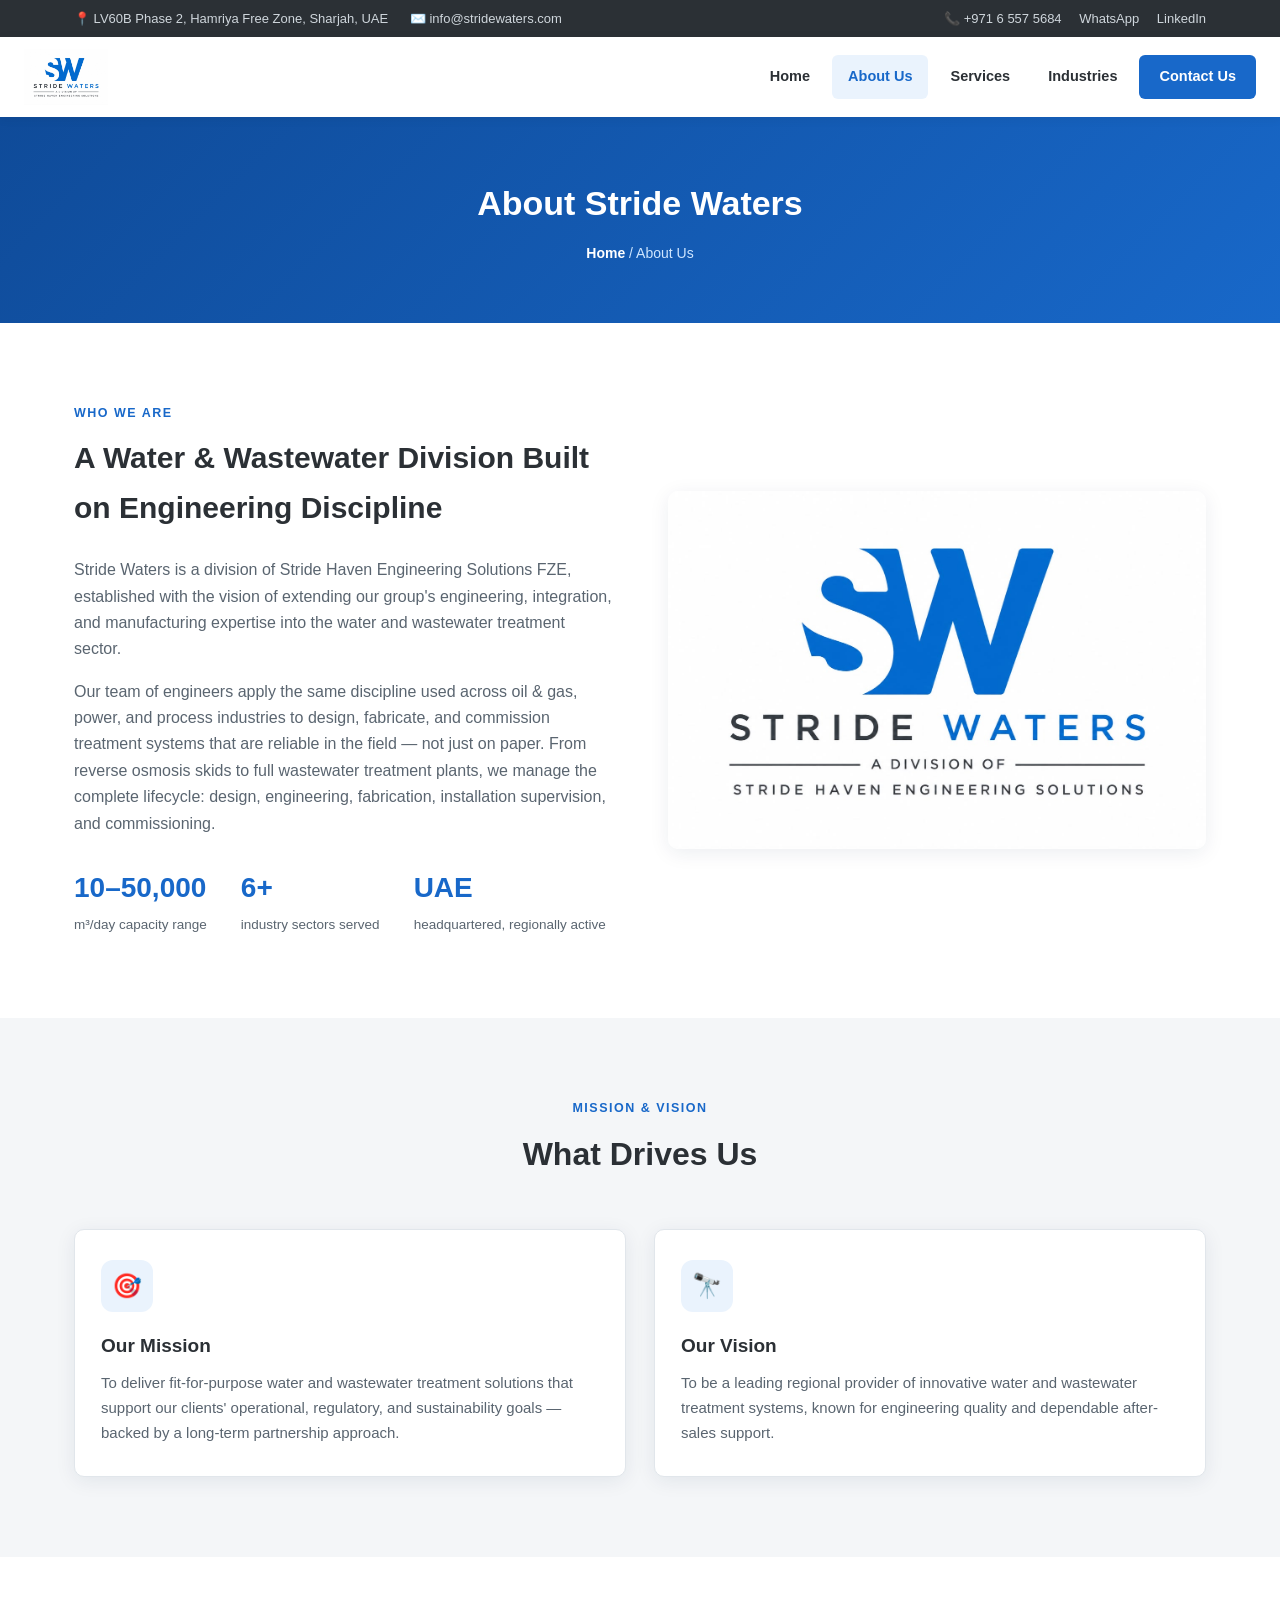
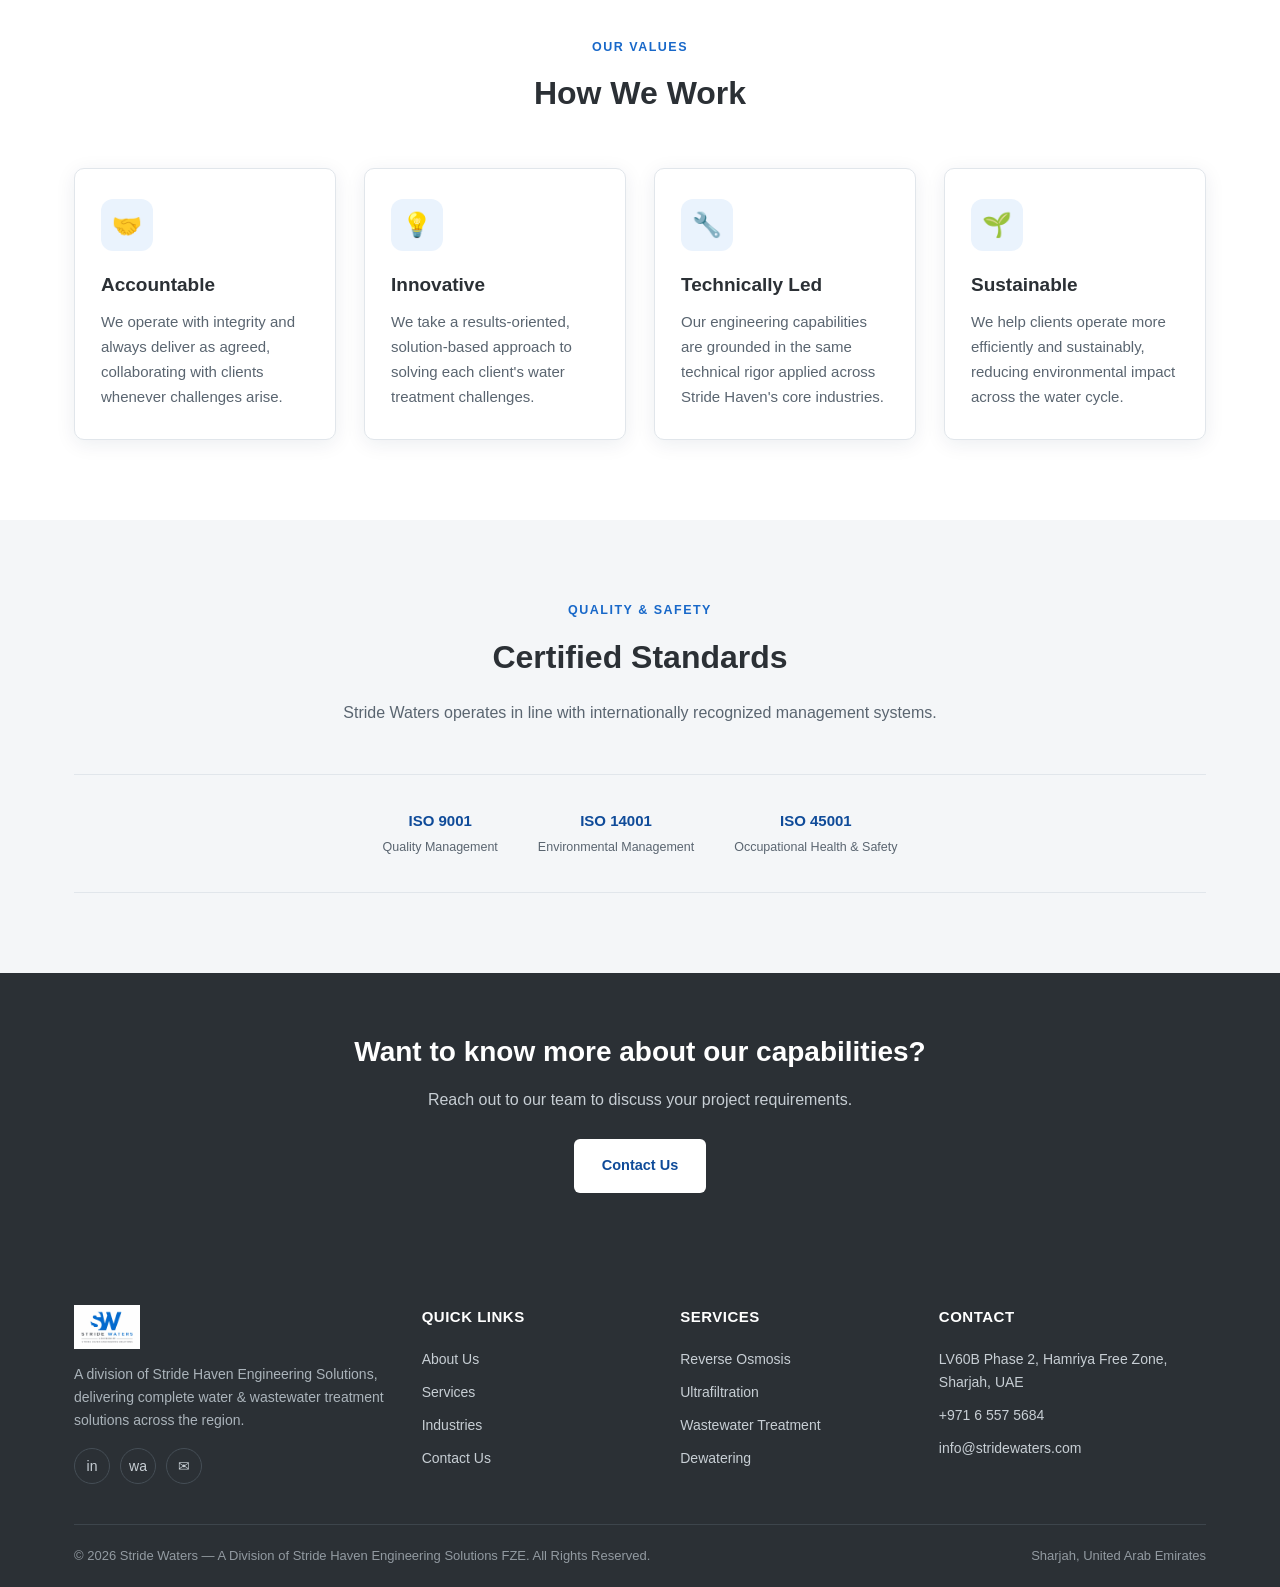
==== about.html @ 17b9a394 "Add files via upload" ====
<!DOCTYPE html>
<html lang="en">
<head>
<meta charset="UTF-8">
<meta name="viewport" content="width=device-width, initial-scale=1.0">
<title>About Us | Stride Waters</title>
<meta name="description" content="Learn about Stride Waters, a division of Stride Haven Engineering Solutions, and our mission to deliver reliable water and wastewater treatment solutions.">
<link rel="icon" href="assets/logo.jpeg">
<link rel="stylesheet" href="styles.css">
</head>
<body>

<div class="topbar">
  <div class="container">
    <div class="topbar-links">
      <span>📍 LV60B Phase 2, Hamriya Free Zone, Sharjah, UAE</span>
      <span>✉️ <a href="mailto:info@stridewaters.com">info@stridewaters.com</a></span>
    </div>
    <div class="topbar-social">
      <a href="tel:+97165575684">📞 +971 6 557 5684</a>
      <a href="https://wa.me/971502446652" target="_blank" rel="noopener">WhatsApp</a>
      <a href="https://www.linkedin.com/company/stride-haven-engineering-solutions/" target="_blank" rel="noopener">LinkedIn</a>
    </div>
  </div>
</div>

<header class="site-header">
  <div class="nav-wrap">
    <a href="index.html" class="brand">
      <img src="assets/logo.jpeg" alt="Stride Waters logo">
    </a>
    <nav class="main-nav">
      <ul>
        <li><a href="index.html">Home</a></li>
        <li><a href="about.html" class="active">About Us</a></li>
        <li><a href="services.html">Services</a></li>
        <li><a href="industries.html">Industries</a></li>
        <li><a href="contact.html" class="nav-cta">Contact Us</a></li>
      </ul>
    </nav>
  </div>
</header>

<section class="page-header">
  <div class="container">
    <h1>About Stride Waters</h1>
    <div class="breadcrumb"><a href="index.html">Home</a> / About Us</div>
  </div>
</section>

<section>
  <div class="container split">
    <div>
      <div class="section-eyebrow">Who We Are</div>
      <h2>A Water &amp; Wastewater Division Built on Engineering Discipline</h2>
      <p>Stride Waters is a division of Stride Haven Engineering Solutions FZE, established with the vision of extending our group's engineering, integration, and manufacturing expertise into the water and wastewater treatment sector.</p>
      <p>Our team of engineers apply the same discipline used across oil &amp; gas, power, and process industries to design, fabricate, and commission treatment systems that are reliable in the field — not just on paper. From reverse osmosis skids to full wastewater treatment plants, we manage the complete lifecycle: design, engineering, fabrication, installation supervision, and commissioning.</p>
      <div class="stat-row">
        <div class="stat"><strong>10–50,000</strong><span>m³/day capacity range</span></div>
        <div class="stat"><strong>6+</strong><span>industry sectors served</span></div>
        <div class="stat"><strong>UAE</strong><span>headquartered, regionally active</span></div>
      </div>
    </div>
    <div>
      <img src="assets/logo.jpeg" alt="Stride Waters logo">
    </div>
  </div>
</section>

<section class="section-alt">
  <div class="container">
    <div class="section-head">
      <div class="section-eyebrow">Mission &amp; Vision</div>
      <h2>What Drives Us</h2>
    </div>
    <div class="grid grid-2">
      <div class="card">
        <div class="icon">🎯</div>
        <h3>Our Mission</h3>
        <p>To deliver fit-for-purpose water and wastewater treatment solutions that support our clients' operational, regulatory, and sustainability goals — backed by a long-term partnership approach.</p>
      </div>
      <div class="card">
        <div class="icon">🔭</div>
        <h3>Our Vision</h3>
        <p>To be a leading regional provider of innovative water and wastewater treatment systems, known for engineering quality and dependable after-sales support.</p>
      </div>
    </div>
  </div>
</section>

<section>
  <div class="container">
    <div class="section-head">
      <div class="section-eyebrow">Our Values</div>
      <h2>How We Work</h2>
    </div>
    <div class="grid grid-4">
      <div class="card">
        <div class="icon">🤝</div>
        <h3>Accountable</h3>
        <p>We operate with integrity and always deliver as agreed, collaborating with clients whenever challenges arise.</p>
      </div>
      <div class="card">
        <div class="icon">💡</div>
        <h3>Innovative</h3>
        <p>We take a results-oriented, solution-based approach to solving each client's water treatment challenges.</p>
      </div>
      <div class="card">
        <div class="icon">🔧</div>
        <h3>Technically Led</h3>
        <p>Our engineering capabilities are grounded in the same technical rigor applied across Stride Haven's core industries.</p>
      </div>
      <div class="card">
        <div class="icon">🌱</div>
        <h3>Sustainable</h3>
        <p>We help clients operate more efficiently and sustainably, reducing environmental impact across the water cycle.</p>
      </div>
    </div>
  </div>
</section>

<section class="section-alt">
  <div class="container">
    <div class="section-head">
      <div class="section-eyebrow">Quality &amp; Safety</div>
      <h2>Certified Standards</h2>
      <p>Stride Waters operates in line with internationally recognized management systems.</p>
    </div>
    <div class="cert-strip">
      <div class="cert">ISO 9001<span>Quality Management</span></div>
      <div class="cert">ISO 14001<span>Environmental Management</span></div>
      <div class="cert">ISO 45001<span>Occupational Health &amp; Safety</span></div>
    </div>
  </div>
</section>

<section class="cta-band">
  <div class="container">
    <h2>Want to know more about our capabilities?</h2>
    <p>Reach out to our team to discuss your project requirements.</p>
    <a href="contact.html" class="btn btn-primary">Contact Us</a>
  </div>
</section>

<footer class="site-footer">
  <div class="container">
    <div class="footer-grid">
      <div class="brand-block">
        <img src="assets/logo.jpeg" alt="Stride Waters">
        <p>A division of Stride Haven Engineering Solutions, delivering complete water &amp; wastewater treatment solutions across the region.</p>
        <div class="footer-social">
          <a href="https://www.linkedin.com/company/stride-haven-engineering-solutions/" target="_blank" rel="noopener">in</a>
          <a href="https://wa.me/971502446652" target="_blank" rel="noopener">wa</a>
          <a href="mailto:info@stridewaters.com">✉</a>
        </div>
      </div>
      <div>
        <h4>Quick Links</h4>
        <ul>
          <li><a href="about.html">About Us</a></li>
          <li><a href="services.html">Services</a></li>
          <li><a href="industries.html">Industries</a></li>
          <li><a href="contact.html">Contact Us</a></li>
        </ul>
      </div>
      <div>
        <h4>Services</h4>
        <ul>
          <li><a href="services.html">Reverse Osmosis</a></li>
          <li><a href="services.html">Ultrafiltration</a></li>
          <li><a href="services.html">Wastewater Treatment</a></li>
          <li><a href="services.html">Dewatering</a></li>
        </ul>
      </div>
      <div>
        <h4>Contact</h4>
        <ul>
          <li>LV60B Phase 2, Hamriya Free Zone, Sharjah, UAE</li>
          <li><a href="tel:+97165575684">+971 6 557 5684</a></li>
          <li><a href="mailto:info@stridewaters.com">info@stridewaters.com</a></li>
        </ul>
      </div>
    </div>
    <div class="footer-bottom">
      <span>© 2026 Stride Waters — A Division of Stride Haven Engineering Solutions FZE. All Rights Reserved.</span>
      <span>Sharjah, United Arab Emirates</span>
    </div>
  </div>
</footer>

</body>
</html>
---- styles.css ----
/* Stride Waters — shared stylesheet */

:root {
  --sw-blue: #1868c9;
  --sw-blue-dark: #0f4b99;
  --sw-blue-light: #eaf3fd;
  --sw-charcoal: #2b3035;
  --sw-gray: #5a6570;
  --sw-gray-light: #f4f6f8;
  --sw-border: #e1e6eb;
  --sw-white: #ffffff;
  --sw-shadow: 0 4px 20px rgba(15, 40, 80, 0.08);
  --sw-radius: 10px;
  --font: 'Segoe UI', 'Helvetica Neue', Arial, sans-serif;
}

* { box-sizing: border-box; }

html { scroll-behavior: smooth; }

body {
  margin: 0;
  font-family: var(--font);
  color: var(--sw-charcoal);
  line-height: 1.65;
  background: var(--sw-white);
}

img { max-width: 100%; display: block; }

a { text-decoration: none; color: inherit; }

.container {
  max-width: 1180px;
  margin: 0 auto;
  padding: 0 24px;
}

/* ---------- Top bar ---------- */
.topbar {
  background: var(--sw-charcoal);
  color: #cfd6dc;
  font-size: 13px;
}
.topbar .container {
  display: flex;
  justify-content: space-between;
  align-items: center;
  padding-top: 8px;
  padding-bottom: 8px;
  flex-wrap: wrap;
  gap: 6px;
}
.topbar a { color: #cfd6dc; }
.topbar a:hover { color: var(--sw-white); }
.topbar .topbar-links span { margin-right: 18px; }
.topbar .topbar-social a { margin-left: 14px; }

/* ---------- Header / Nav ---------- */
header.site-header {
  background: var(--sw-white);
  box-shadow: 0 2px 10px rgba(0,0,0,0.06);
  position: sticky;
  top: 0;
  z-index: 100;
}
.nav-wrap {
  display: flex;
  align-items: center;
  justify-content: space-between;
  padding: 12px 24px;
}
.brand {
  display: flex;
  align-items: center;
  gap: 12px;
}
.brand img { height: 56px; width: auto; }
nav.main-nav ul {
  list-style: none;
  display: flex;
  gap: 6px;
  margin: 0;
  padding: 0;
}
nav.main-nav a {
  display: block;
  padding: 10px 16px;
  font-weight: 600;
  font-size: 14.5px;
  color: var(--sw-charcoal);
  border-radius: 6px;
  transition: all .2s ease;
}
nav.main-nav a:hover,
nav.main-nav a.active {
  color: var(--sw-blue);
  background: var(--sw-blue-light);
}
.nav-cta {
  background: var(--sw-blue);
  color: var(--sw-white) !important;
  padding: 10px 20px !important;
  border-radius: 6px;
}
.nav-cta:hover {
  background: var(--sw-blue-dark);
  color: var(--sw-white) !important;
}
.nav-toggle { display: none; }

/* ---------- Hero ---------- */
.hero {
  background: linear-gradient(135deg, var(--sw-blue-dark), var(--sw-blue) 60%, #2a9df4);
  color: var(--sw-white);
  padding: 90px 0 100px;
  position: relative;
  overflow: hidden;
}
.hero::after {
  content: "";
  position: absolute;
  right: -100px;
  bottom: -140px;
  width: 420px;
  height: 420px;
  border-radius: 50%;
  background: rgba(255,255,255,0.06);
}
.hero .container { position: relative; z-index: 2; }
.hero-eyebrow {
  text-transform: uppercase;
  letter-spacing: 2px;
  font-size: 13px;
  font-weight: 700;
  color: #bfe0ff;
  margin-bottom: 14px;
}
.hero h1 {
  font-size: 44px;
  line-height: 1.2;
  margin: 0 0 18px;
  max-width: 720px;
}
.hero p {
  font-size: 17px;
  max-width: 620px;
  color: #e6f1ff;
  margin-bottom: 30px;
}
.hero-buttons { display: flex; gap: 14px; flex-wrap: wrap; }

.btn {
  display: inline-block;
  padding: 13px 26px;
  border-radius: 6px;
  font-weight: 700;
  font-size: 14.5px;
  cursor: pointer;
  border: 2px solid transparent;
  transition: all .2s ease;
}
.btn-primary {
  background: var(--sw-white);
  color: var(--sw-blue-dark);
}
.btn-primary:hover { background: #dfeeff; }
.btn-outline {
  border-color: rgba(255,255,255,0.7);
  color: var(--sw-white);
}
.btn-outline:hover { background: rgba(255,255,255,0.12); }
.btn-solid {
  background: var(--sw-blue);
  color: var(--sw-white);
}
.btn-solid:hover { background: var(--sw-blue-dark); }

/* Page header (non-home hero, smaller) */
.page-header {
  background: linear-gradient(135deg, var(--sw-blue-dark), var(--sw-blue));
  color: var(--sw-white);
  padding: 58px 0;
  text-align: center;
}
.page-header h1 { margin: 0 0 10px; font-size: 34px; }
.page-header .breadcrumb { font-size: 14px; color: #cfe6ff; }
.page-header .breadcrumb a { color: var(--sw-white); font-weight: 600; }

/* ---------- Sections ---------- */
section { padding: 80px 0; }
.section-alt { background: var(--sw-gray-light); }
.section-head { max-width: 680px; margin: 0 auto 48px; text-align: center; }
.section-eyebrow {
  text-transform: uppercase;
  letter-spacing: 1.5px;
  font-size: 12.5px;
  font-weight: 700;
  color: var(--sw-blue);
  margin-bottom: 10px;
}
.section-head h2 { font-size: 32px; margin: 0 0 14px; }
.section-head p { color: var(--sw-gray); font-size: 16px; }

/* Grids */
.grid {
  display: grid;
  gap: 28px;
}
.grid-3 { grid-template-columns: repeat(3, 1fr); }
.grid-4 { grid-template-columns: repeat(4, 1fr); }
.grid-2 { grid-template-columns: repeat(2, 1fr); }

/* Cards */
.card {
  background: var(--sw-white);
  border: 1px solid var(--sw-border);
  border-radius: var(--sw-radius);
  padding: 30px 26px;
  box-shadow: var(--sw-shadow);
  transition: transform .2s ease, box-shadow .2s ease;
}
.card:hover { transform: translateY(-4px); box-shadow: 0 10px 30px rgba(15,40,80,0.14); }
.card .icon {
  width: 52px;
  height: 52px;
  border-radius: 12px;
  background: var(--sw-blue-light);
  color: var(--sw-blue);
  display: flex;
  align-items: center;
  justify-content: center;
  font-size: 24px;
  margin-bottom: 18px;
}
.card h3 { margin: 0 0 10px; font-size: 19px; }
.card p { margin: 0; color: var(--sw-gray); font-size: 15px; }

/* About split */
.split {
  display: grid;
  grid-template-columns: 1fr 1fr;
  gap: 56px;
  align-items: center;
}
.split img { border-radius: var(--sw-radius); box-shadow: var(--sw-shadow); }
.split h2 { font-size: 30px; margin-top: 0; }
.split p { color: var(--sw-gray); }
.stat-row { display: flex; gap: 34px; margin-top: 28px; flex-wrap: wrap; }
.stat-row .stat strong { display: block; font-size: 28px; color: var(--sw-blue); }
.stat-row .stat span { font-size: 13.5px; color: var(--sw-gray); }

/* Value / feature list with check icons */
.check-list { list-style: none; padding: 0; margin: 20px 0; }
.check-list li {
  padding-left: 30px;
  position: relative;
  margin-bottom: 12px;
  color: var(--sw-charcoal);
}
.check-list li::before {
  content: "✓";
  position: absolute;
  left: 0;
  top: 0;
  width: 20px;
  height: 20px;
  background: var(--sw-blue);
  color: var(--sw-white);
  border-radius: 50%;
  font-size: 12px;
  display: flex;
  align-items: center;
  justify-content: center;
}

/* Certifications strip */
.cert-strip {
  display: flex;
  justify-content: center;
  gap: 40px;
  flex-wrap: wrap;
  padding: 34px 0;
  border-top: 1px solid var(--sw-border);
  border-bottom: 1px solid var(--sw-border);
}
.cert-strip .cert {
  text-align: center;
  font-weight: 700;
  color: var(--sw-blue-dark);
  font-size: 15px;
}
.cert-strip .cert span {
  display: block;
  font-weight: 400;
  color: var(--sw-gray);
  font-size: 12.5px;
  margin-top: 3px;
}

/* Industries chips */
.industry-grid {
  display: grid;
  grid-template-columns: repeat(3, 1fr);
  gap: 22px;
}
.industry-card {
  background: var(--sw-white);
  border: 1px solid var(--sw-border);
  border-radius: var(--sw-radius);
  padding: 26px 22px;
  text-align: center;
  box-shadow: var(--sw-shadow);
}
.industry-card .icon { font-size: 32px; margin-bottom: 12px; }
.industry-card h3 { font-size: 16px; margin: 0 0 8px; }
.industry-card p { font-size: 13.5px; color: var(--sw-gray); margin: 0; }

/* CTA band */
.cta-band {
  background: var(--sw-charcoal);
  color: var(--sw-white);
  padding: 56px 0;
  text-align: center;
}
.cta-band h2 { margin: 0 0 12px; font-size: 28px; }
.cta-band p { color: #c7ced4; margin: 0 0 26px; }

/* Service detail rows (services.html) */
.service-detail {
  display: grid;
  grid-template-columns: 90px 1fr;
  gap: 26px;
  padding: 30px 0;
  border-bottom: 1px solid var(--sw-border);
}
.service-detail:last-child { border-bottom: none; }
.service-detail .num {
  font-size: 34px;
  font-weight: 800;
  color: var(--sw-blue-light);
  -webkit-text-stroke: 1.5px var(--sw-blue);
}
.service-detail h3 { margin: 0 0 8px; font-size: 20px; }
.service-detail p { margin: 0; color: var(--sw-gray); }

/* ---------- Contact page ---------- */
.contact-grid {
  display: grid;
  grid-template-columns: 1fr 1.3fr;
  gap: 46px;
}
.contact-info-card {
  background: var(--sw-white);
  border: 1px solid var(--sw-border);
  border-radius: var(--sw-radius);
  padding: 26px;
  box-shadow: var(--sw-shadow);
  margin-bottom: 20px;
}
.contact-info-card h4 {
  margin: 0 0 8px;
  color: var(--sw-blue-dark);
  font-size: 15px;
  text-transform: uppercase;
  letter-spacing: .5px;
}
.contact-info-card p { margin: 0; color: var(--sw-gray); }
.contact-info-card a { color: var(--sw-blue); font-weight: 600; }

form.contact-form {
  background: var(--sw-white);
  border: 1px solid var(--sw-border);
  border-radius: var(--sw-radius);
  padding: 32px;
  box-shadow: var(--sw-shadow);
}
.form-row { display: grid; grid-template-columns: 1fr 1fr; gap: 18px; margin-bottom: 18px; }
.form-row.full { grid-template-columns: 1fr; }
label { display: block; font-size: 13.5px; font-weight: 600; margin-bottom: 6px; color: var(--sw-charcoal); }
input, textarea, select {
  width: 100%;
  padding: 12px 14px;
  border: 1px solid var(--sw-border);
  border-radius: 6px;
  font-family: var(--font);
  font-size: 14.5px;
  color: var(--sw-charcoal);
}
input:focus, textarea:focus, select:focus {
  outline: none;
  border-color: var(--sw-blue);
  box-shadow: 0 0 0 3px var(--sw-blue-light);
}
textarea { resize: vertical; min-height: 120px; }
.map-embed { border-radius: var(--sw-radius); overflow: hidden; box-shadow: var(--sw-shadow); margin-top: 40px; }
.map-embed iframe { width: 100%; height: 340px; border: 0; display: block; }

/* ---------- Footer ---------- */
footer.site-footer {
  background: var(--sw-charcoal);
  color: #c7ced4;
  padding: 56px 0 0;
}
.footer-grid {
  display: grid;
  grid-template-columns: 1.4fr 1fr 1fr 1.2fr;
  gap: 36px;
  padding-bottom: 40px;
}
.footer-grid h4 {
  color: var(--sw-white);
  font-size: 15px;
  margin: 0 0 18px;
  text-transform: uppercase;
  letter-spacing: .5px;
}
.footer-grid .brand-block img { height: 44px; margin-bottom: 14px; }
.footer-grid p { font-size: 14px; color: #aab3ba; }
.footer-grid ul { list-style: none; padding: 0; margin: 0; }
.footer-grid ul li { margin-bottom: 10px; font-size: 14px; }
.footer-grid ul a:hover { color: var(--sw-white); }
.footer-social { display: flex; gap: 10px; margin-top: 16px; }
.footer-social a {
  width: 36px; height: 36px;
  border: 1px solid #454e56;
  border-radius: 50%;
  display: flex; align-items: center; justify-content: center;
  font-size: 14px;
}
.footer-social a:hover { background: var(--sw-blue); border-color: var(--sw-blue); }
.footer-bottom {
  border-top: 1px solid #3d454c;
  padding: 20px 0;
  font-size: 13px;
  display: flex;
  justify-content: space-between;
  flex-wrap: wrap;
  gap: 8px;
  color: #929aa1;
}

/* ---------- Responsive ---------- */
@media (max-width: 960px) {
  .split, .contact-grid, .footer-grid { grid-template-columns: 1fr; }
  .grid-3, .grid-4, .industry-grid { grid-template-columns: repeat(2, 1fr); }
  .form-row { grid-template-columns: 1fr; }
  nav.main-nav { display: none; }
  .hero h1 { font-size: 32px; }
}
@media (max-width: 600px) {
  .grid-3, .grid-4, .industry-grid { grid-template-columns: 1fr; }
  .cert-strip { gap: 22px; }
  .service-detail { grid-template-columns: 1fr; }
}
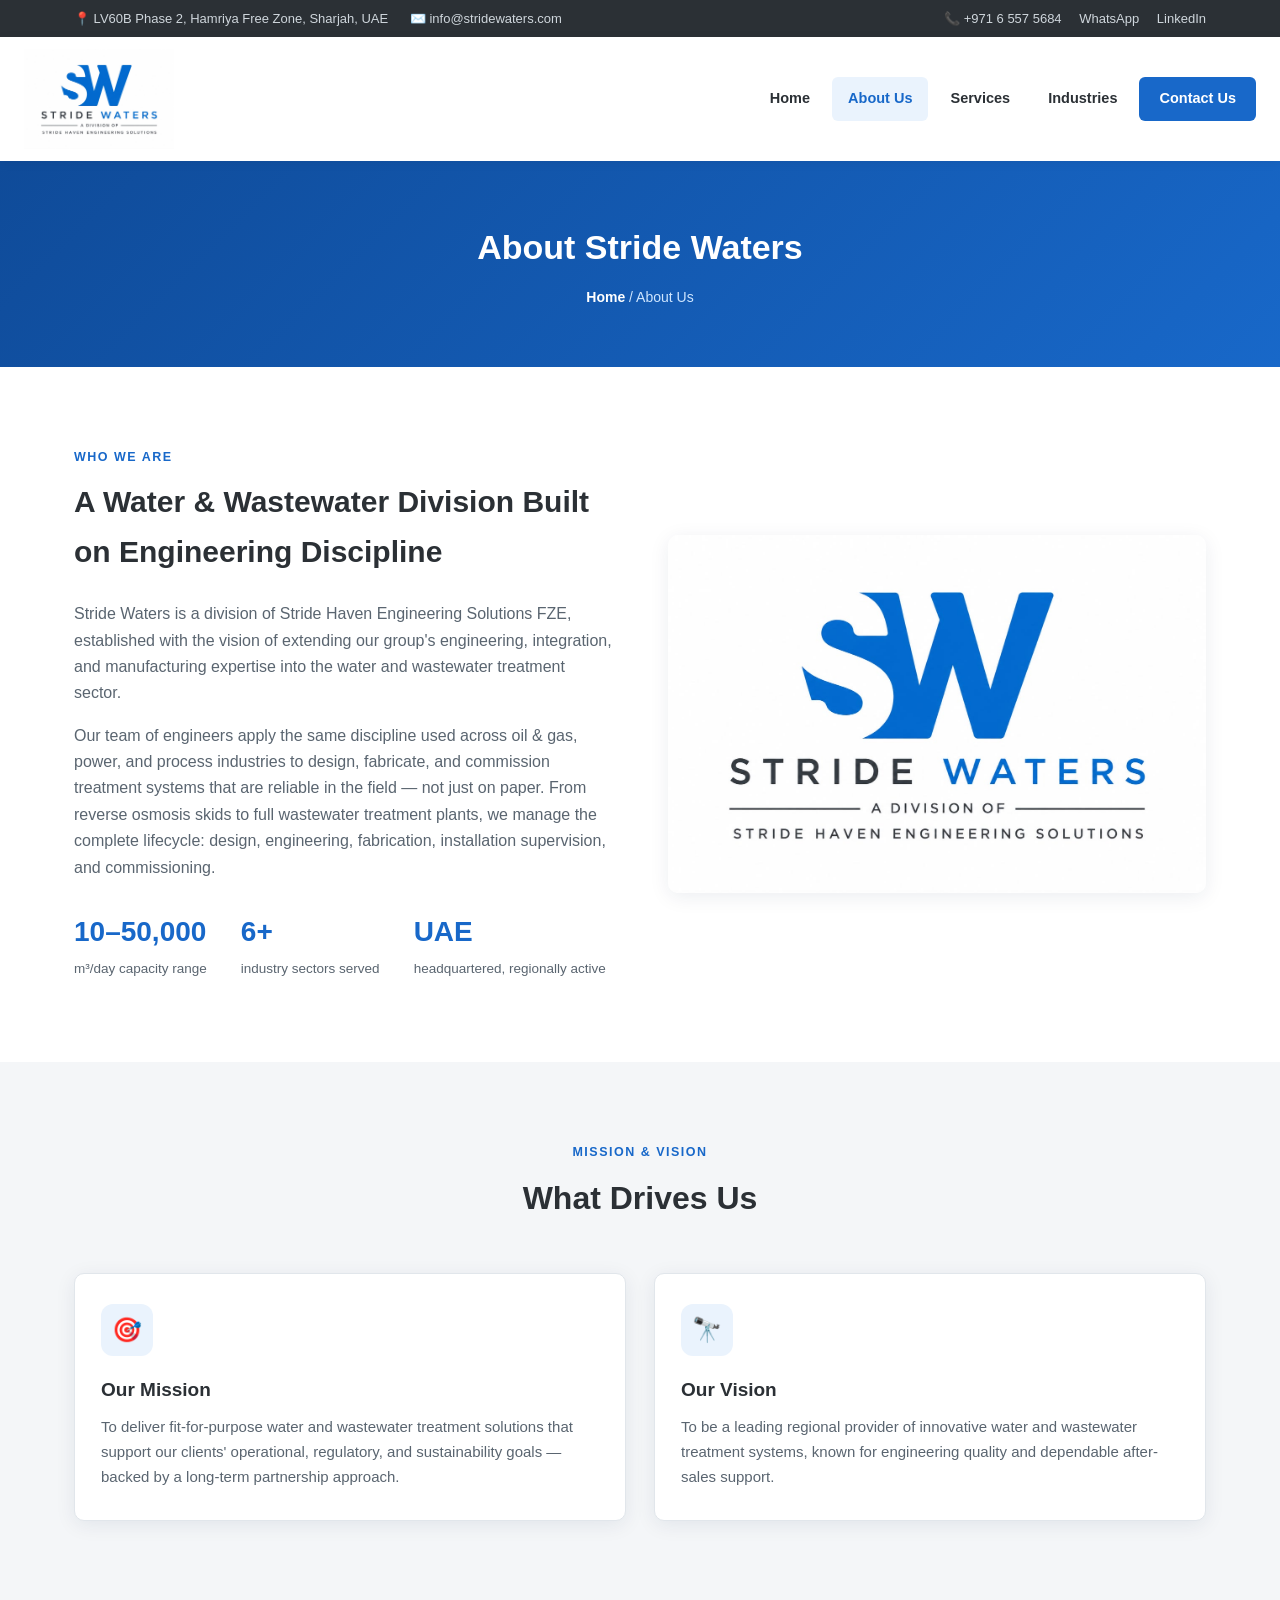
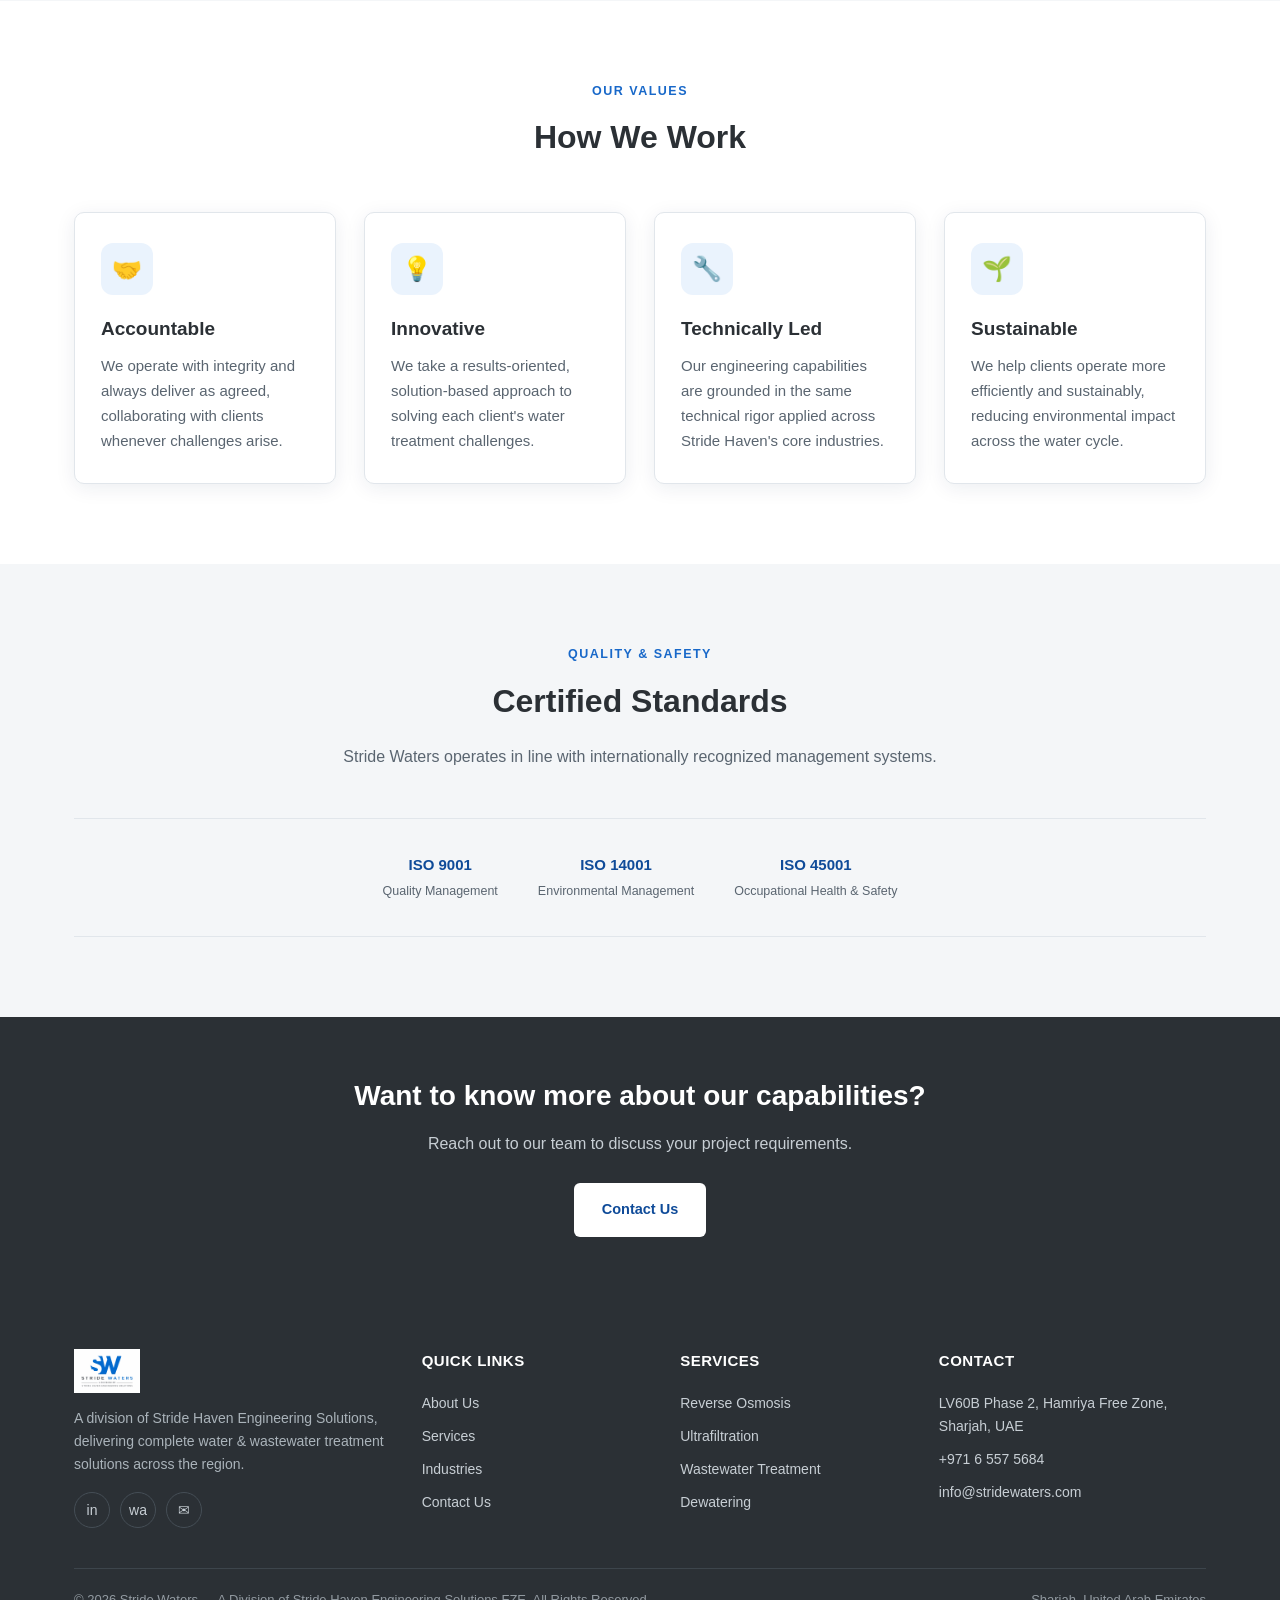
==== commit 30f9a914: "Update about.html" ====
--- a/about.html
+++ b/about.html
@@ -5,7 +5,7 @@
 <meta name="viewport" content="width=device-width, initial-scale=1.0">
 <title>About Us | Stride Waters</title>
 <meta name="description" content="Learn about Stride Waters, a division of Stride Haven Engineering Solutions, and our mission to deliver reliable water and wastewater treatment solutions.">
-<link rel="icon" href="assets/logo.jpeg">
+<link rel="icon" href="assets/logo2.jpeg">
 <link rel="stylesheet" href="styles.css">
 </head>
 <body>
--- a/styles.css
+++ b/styles.css
@@ -75,7 +75,7 @@
   align-items: center;
   gap: 12px;
 }
-.brand img { height: 56px; width: auto; }
+.brand img { height: 100px; width: auto; }
 nav.main-nav ul {
   list-style: none;
   display: flex;
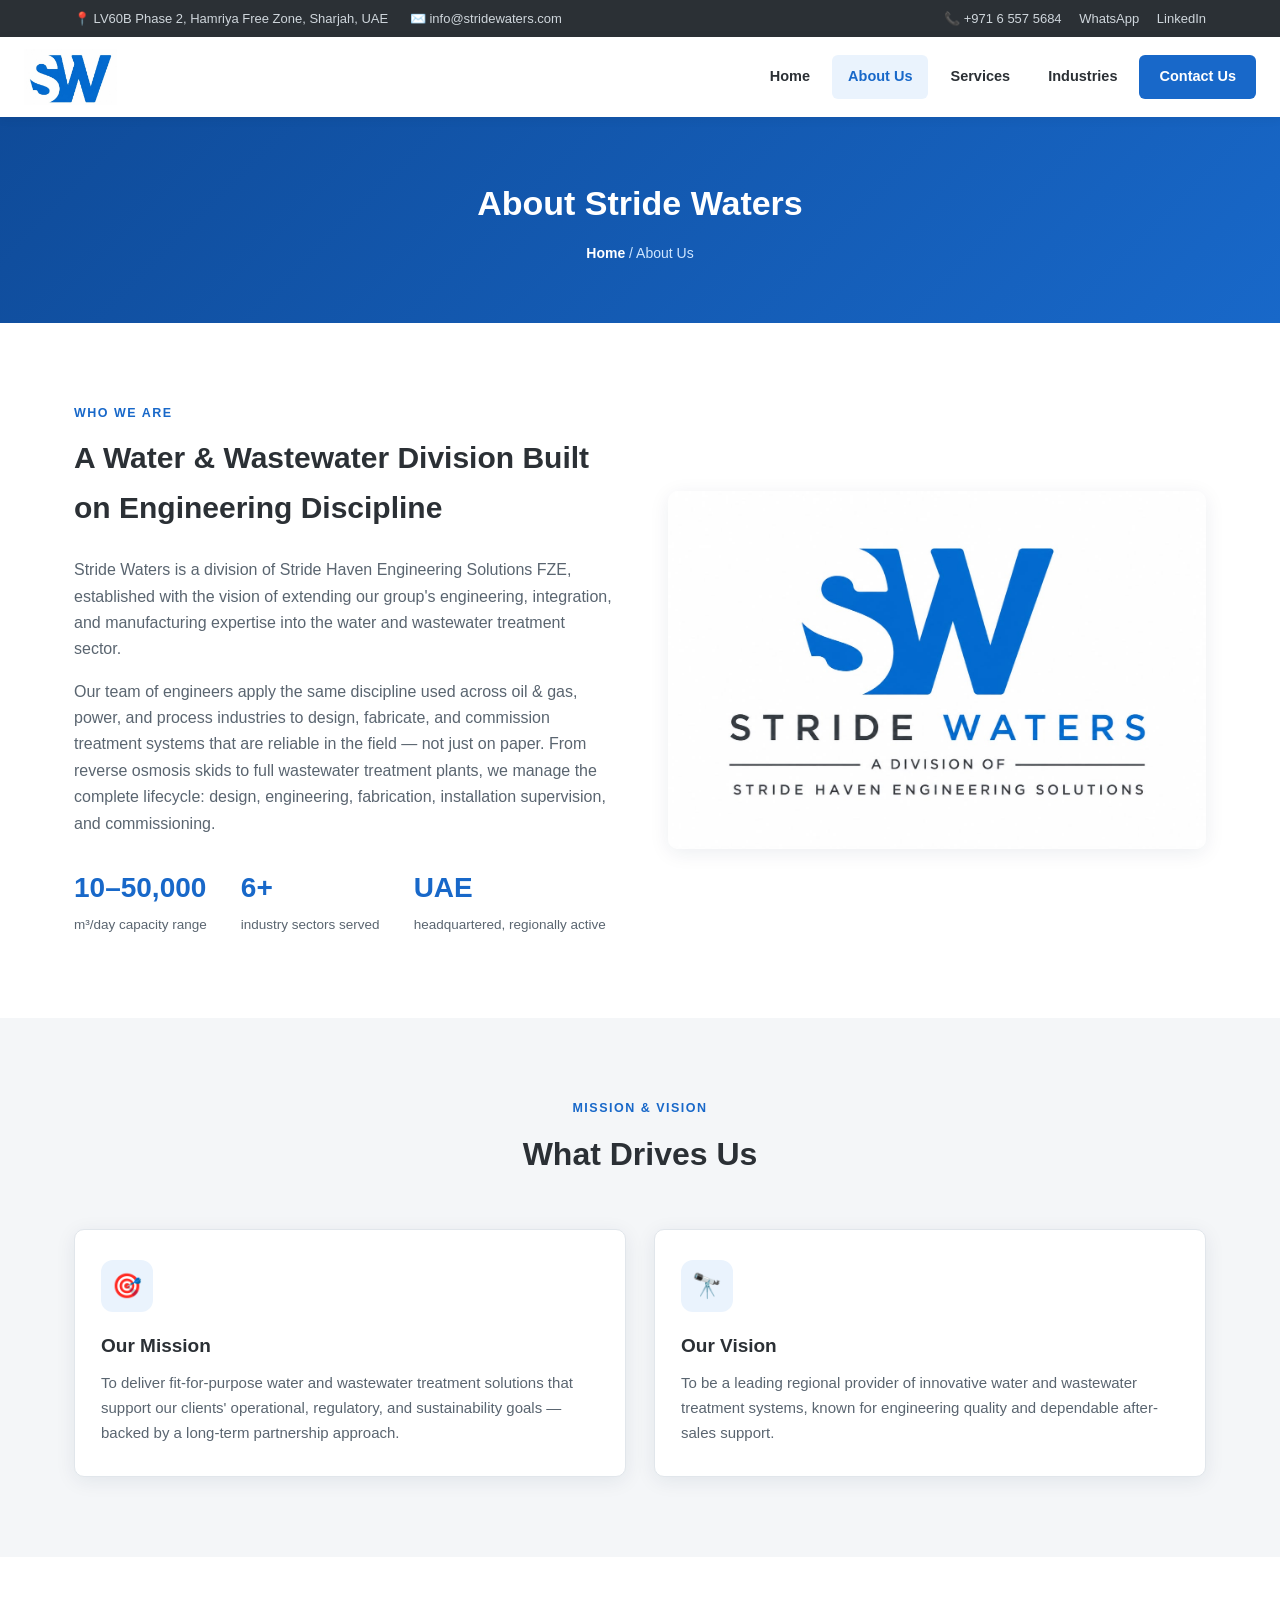
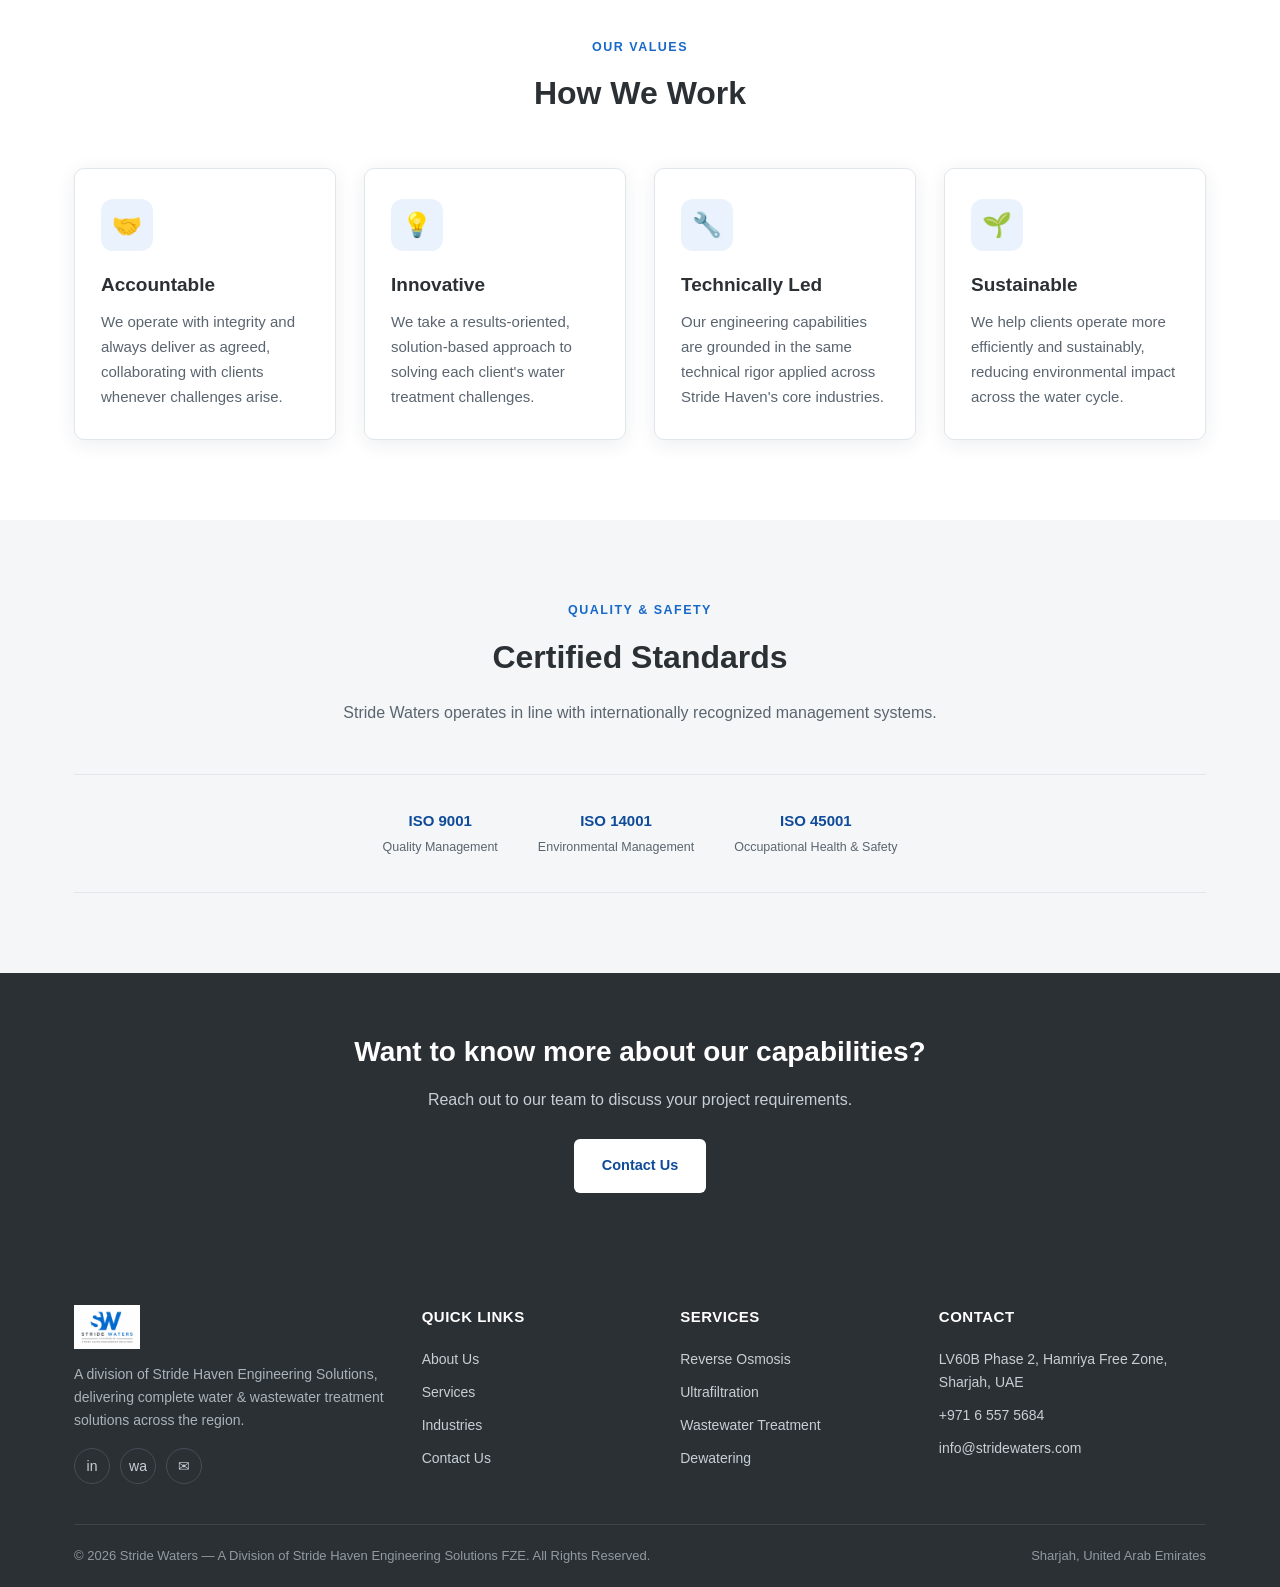
==== commit 548177f5: "Update about.html" ====
--- a/about.html
+++ b/about.html
@@ -27,7 +27,7 @@
 <header class="site-header">
   <div class="nav-wrap">
     <a href="index.html" class="brand">
-      <img src="assets/logo.jpeg" alt="Stride Waters logo">
+      <img src="assets/logo2.jpeg" alt="Stride Waters logo">
     </a>
     <nav class="main-nav">
       <ul>
--- a/styles.css
+++ b/styles.css
@@ -75,7 +75,7 @@
   align-items: center;
   gap: 12px;
 }
-.brand img { height: 100px; width: auto; }
+.brand img { height: 56px; width: auto; }
 nav.main-nav ul {
   list-style: none;
   display: flex;
